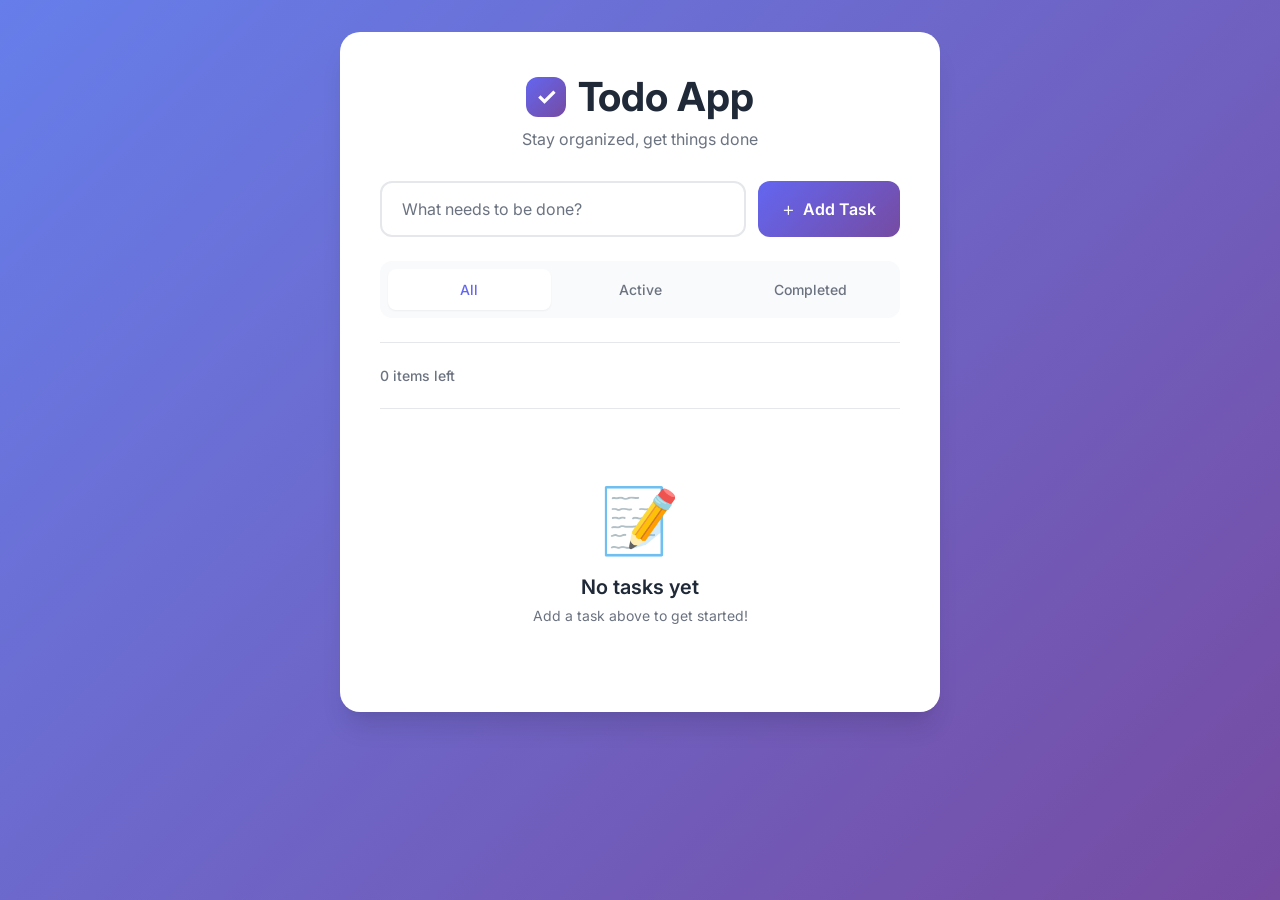
==== index.html @ 8fe814dd "Modern Todo App with Responsive UI - Created complete todo application with modern UI design using H" ====
<!DOCTYPE html>
<html lang="en">
<head>
    <meta charset="UTF-8">
    <meta name="viewport" content="width=device-width, initial-scale=1.0">
    <title>Todo App - Modern Task Manager</title>
    <link rel="stylesheet" href="styles.css">
    <link href="https://fonts.googleapis.com/css2?family=Inter:wght@300;400;500;600;700&display=swap" rel="stylesheet">
</head>
<body>
    <div class="container">
        <div class="app-wrapper">
            <header class="header">
                <h1>
                    <span class="logo-icon">✓</span>
                    Todo App
                </h1>
                <p class="subtitle">Stay organized, get things done</p>
            </header>

            <div class="input-section">
                <form id="todo-form" class="todo-form">
                    <input 
                        type="text" 
                        id="todo-input" 
                        placeholder="What needs to be done?" 
                        autocomplete="off"
                        class="todo-input"
                    >
                    <button type="submit" class="add-btn">
                        <span class="btn-icon">+</span>
                        Add Task
                    </button>
                </form>
            </div>

            <div class="filters">
                <button class="filter-btn active" data-filter="all">All</button>
                <button class="filter-btn" data-filter="active">Active</button>
                <button class="filter-btn" data-filter="completed">Completed</button>
            </div>

            <div class="stats-bar">
                <span id="items-left">0 items left</span>
                <button id="clear-completed" class="clear-btn">Clear Completed</button>
            </div>

            <ul id="todo-list" class="todo-list">
                <!-- Todo items will be added here -->
            </ul>

            <div class="empty-state" id="empty-state">
                <div class="empty-icon">📝</div>
                <h3>No tasks yet</h3>
                <p>Add a task above to get started!</p>
            </div>
        </div>
    </div>

    <script src="script.js"></script>
</body>
</html>
---- styles.css ----
* {
    margin: 0;
    padding: 0;
    box-sizing: border-box;
}

:root {
    --primary-color: #6366f1;
    --primary-hover: #4f46e5;
    --success-color: #10b981;
    --danger-color: #ef4444;
    --bg-gradient-start: #667eea;
    --bg-gradient-end: #764ba2;
    --card-bg: #ffffff;
    --text-primary: #1f2937;
    --text-secondary: #6b7280;
    --border-color: #e5e7eb;
    --shadow-sm: 0 1px 2px 0 rgba(0, 0, 0, 0.05);
    --shadow-md: 0 4px 6px -1px rgba(0, 0, 0, 0.1), 0 2px 4px -1px rgba(0, 0, 0, 0.06);
    --shadow-lg: 0 10px 15px -3px rgba(0, 0, 0, 0.1), 0 4px 6px -2px rgba(0, 0, 0, 0.05);
    --shadow-xl: 0 20px 25px -5px rgba(0, 0, 0, 0.1), 0 10px 10px -5px rgba(0, 0, 0, 0.04);
}

body {
    font-family: 'Inter', -apple-system, BlinkMacSystemFont, 'Segoe UI', Roboto, sans-serif;
    background: linear-gradient(135deg, var(--bg-gradient-start) 0%, var(--bg-gradient-end) 100%);
    min-height: 100vh;
    padding: 2rem 1rem;
    color: var(--text-primary);
}

.container {
    max-width: 600px;
    margin: 0 auto;
}

.app-wrapper {
    background: var(--card-bg);
    border-radius: 20px;
    box-shadow: var(--shadow-xl);
    padding: 2.5rem;
    backdrop-filter: blur(10px);
}

/* Header Styles */
.header {
    text-align: center;
    margin-bottom: 2rem;
}

.header h1 {
    font-size: 2.5rem;
    font-weight: 700;
    color: var(--text-primary);
    display: flex;
    align-items: center;
    justify-content: center;
    gap: 0.75rem;
    margin-bottom: 0.5rem;
}

.logo-icon {
    background: linear-gradient(135deg, var(--primary-color), var(--bg-gradient-end));
    color: white;
    width: 40px;
    height: 40px;
    border-radius: 12px;
    display: flex;
    align-items: center;
    justify-content: center;
    font-size: 1.5rem;
    font-weight: bold;
}

.subtitle {
    color: var(--text-secondary);
    font-size: 1rem;
    font-weight: 400;
}

/* Input Section */
.input-section {
    margin-bottom: 1.5rem;
}

.todo-form {
    display: flex;
    gap: 0.75rem;
}

.todo-input {
    flex: 1;
    padding: 1rem 1.25rem;
    border: 2px solid var(--border-color);
    border-radius: 12px;
    font-size: 1rem;
    font-family: inherit;
    transition: all 0.3s ease;
    outline: none;
}

.todo-input:focus {
    border-color: var(--primary-color);
    box-shadow: 0 0 0 3px rgba(99, 102, 241, 0.1);
}

.todo-input::placeholder {
    color: var(--text-secondary);
}

.add-btn {
    background: linear-gradient(135deg, var(--primary-color), var(--bg-gradient-end));
    color: white;
    border: none;
    padding: 1rem 1.5rem;
    border-radius: 12px;
    font-size: 1rem;
    font-weight: 600;
    font-family: inherit;
    cursor: pointer;
    display: flex;
    align-items: center;
    gap: 0.5rem;
    transition: all 0.3s ease;
}

.add-btn:hover {
    transform: translateY(-2px);
    box-shadow: var(--shadow-md);
}

.add-btn:active {
    transform: translateY(0);
}

.btn-icon {
    font-size: 1.25rem;
    font-weight: 300;
}

/* Filters */
.filters {
    display: flex;
    gap: 0.5rem;
    margin-bottom: 1.5rem;
    padding: 0.5rem;
    background: #f9fafb;
    border-radius: 12px;
}

.filter-btn {
    flex: 1;
    padding: 0.75rem 1rem;
    border: none;
    background: transparent;
    color: var(--text-secondary);
    font-size: 0.875rem;
    font-weight: 500;
    font-family: inherit;
    cursor: pointer;
    border-radius: 8px;
    transition: all 0.3s ease;
}

.filter-btn:hover {
    background: white;
    color: var(--text-primary);
    box-shadow: var(--shadow-sm);
}

.filter-btn.active {
    background: white;
    color: var(--primary-color);
    box-shadow: var(--shadow-sm);
}

/* Stats Bar */
.stats-bar {
    display: flex;
    justify-content: space-between;
    align-items: center;
    padding: 1rem 0;
    border-top: 1px solid var(--border-color);
    border-bottom: 1px solid var(--border-color);
    margin-bottom: 1.5rem;
}

#items-left {
    font-size: 0.875rem;
    color: var(--text-secondary);
    font-weight: 500;
}

.clear-btn {
    background: transparent;
    border: none;
    color: var(--text-secondary);
    font-size: 0.875rem;
    font-weight: 500;
    font-family: inherit;
    cursor: pointer;
    padding: 0.5rem 1rem;
    border-radius: 8px;
    transition: all 0.3s ease;
}

.clear-btn:hover {
    background: #fee2e2;
    color: var(--danger-color);
}

/* Todo List */
.todo-list {
    list-style: none;
    display: flex;
    flex-direction: column;
    gap: 0.75rem;
}

.todo-item {
    display: flex;
    align-items: center;
    gap: 1rem;
    padding: 1rem 1.25rem;
    background: #f9fafb;
    border-radius: 12px;
    transition: all 0.3s ease;
    animation: slideIn 0.3s ease;
}

@keyframes slideIn {
    from {
        opacity: 0;
        transform: translateY(-10px);
    }
    to {
        opacity: 1;
        transform: translateY(0);
    }
}

.todo-item:hover {
    background: #f3f4f6;
    transform: translateX(4px);
}

.todo-item.completed .todo-text {
    text-decoration: line-through;
    color: var(--text-secondary);
}

.checkbox-wrapper {
    position: relative;
    cursor: pointer;
}

.checkbox-wrapper input[type="checkbox"] {
    appearance: none;
    -webkit-appearance: none;
    width: 22px;
    height: 22px;
    border: 2px solid var(--border-color);
    border-radius: 6px;
    cursor: pointer;
    transition: all 0.3s ease;
    position: relative;
}

.checkbox-wrapper input[type="checkbox"]:hover {
    border-color: var(--primary-color);
}

.checkbox-wrapper input[type="checkbox"]:checked {
    background: linear-gradient(135deg, var(--primary-color), var(--bg-gradient-end));
    border-color: var(--primary-color);
}

.checkbox-wrapper input[type="checkbox"]:checked::after {
    content: '✓';
    position: absolute;
    top: 50%;
    left: 50%;
    transform: translate(-50%, -50%);
    color: white;
    font-size: 0.875rem;
    font-weight: bold;
}

.todo-text {
    flex: 1;
    font-size: 1rem;
    color: var(--text-primary);
    font-weight: 500;
    word-break: break-word;
}

.delete-btn {
    background: transparent;
    border: none;
    color: var(--text-secondary);
    cursor: pointer;
    padding: 0.5rem;
    border-radius: 8px;
    transition: all 0.3s ease;
    font-size: 1.25rem;
    line-height: 1;
}

.delete-btn:hover {
    background: #fee2e2;
    color: var(--danger-color);
    transform: scale(1.1);
}

/* Empty State */
.empty-state {
    text-align: center;
    padding: 3rem 1rem;
    display: none;
}

.empty-state.show {
    display: block;
}

.empty-icon {
    font-size: 4rem;
    margin-bottom: 1rem;
}

.empty-state h3 {
    font-size: 1.25rem;
    color: var(--text-primary);
    margin-bottom: 0.5rem;
    font-weight: 600;
}

.empty-state p {
    color: var(--text-secondary);
    font-size: 0.875rem;
}

/* Responsive Design */
@media (max-width: 640px) {
    body {
        padding: 1rem 0.5rem;
    }

    .app-wrapper {
        padding: 1.5rem;
        border-radius: 16px;
    }

    .header h1 {
        font-size: 2rem;
    }

    .todo-form {
        flex-direction: column;
    }

    .add-btn {
        justify-content: center;
    }

    .filters {
        flex-direction: column;
    }

    .stats-bar {
        flex-direction: column;
        gap: 1rem;
        text-align: center;
    }
}

/* Scrollbar Styling */
::-webkit-scrollbar {
    width: 8px;
}

::-webkit-scrollbar-track {
    background: #f1f1f1;
    border-radius: 4px;
}

::-webkit-scrollbar-thumb {
    background: var(--primary-color);
    border-radius: 4px;
}

::-webkit-scrollbar-thumb:hover {
    background: var(--primary-hover);
}
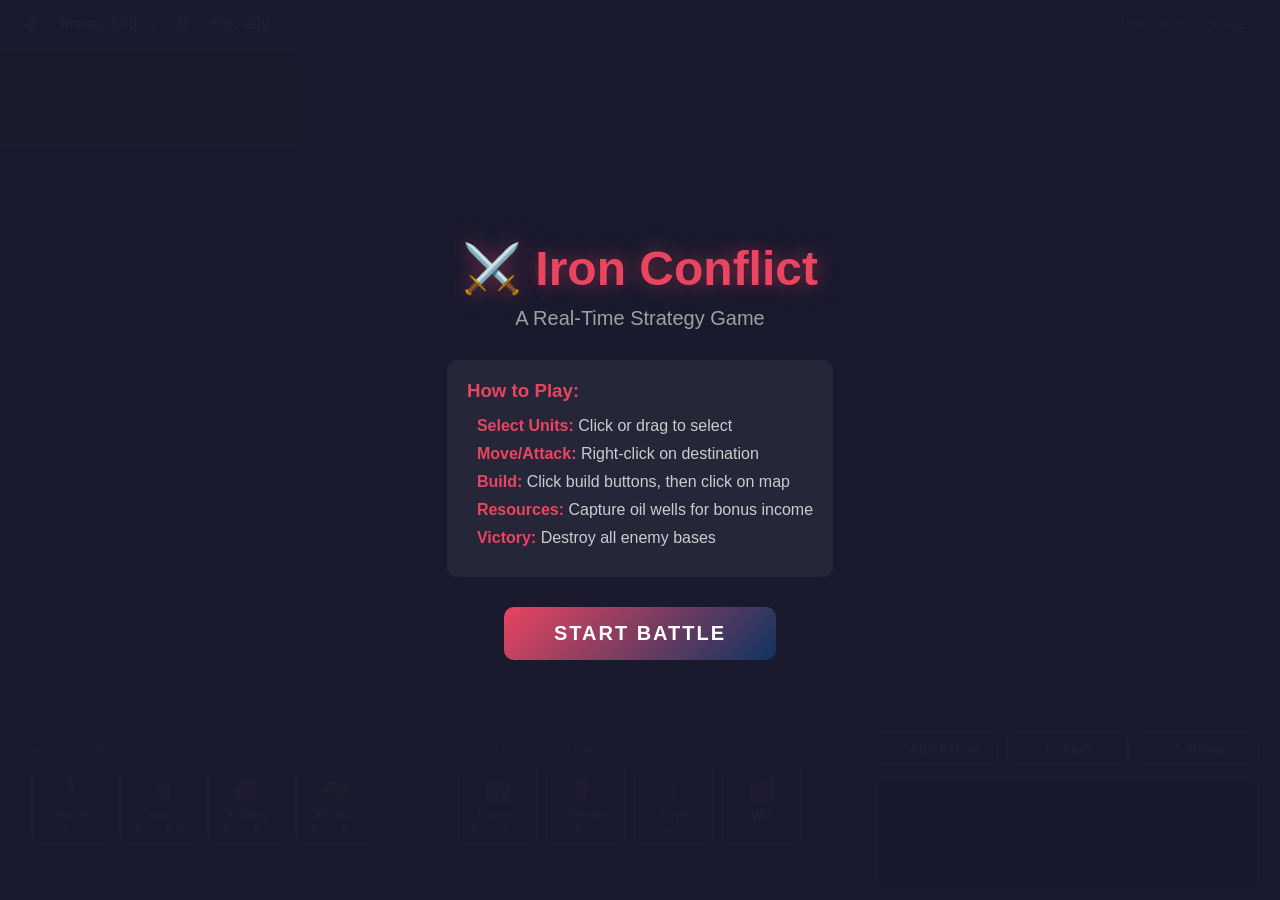
==== commit 24c07723: "Title: Initial Rusted Warfare-style RTS Implementation Key features implemented: - Refactored entire" ====
--- a/index.html
+++ b/index.html
@@ -3,60 +3,138 @@
 <head>
     <meta charset="UTF-8">
     <meta name="viewport" content="width=device-width, initial-scale=1.0">
-    <title>Todo App - Modern Task Manager</title>
+    <title>Iron Conflict - RTS Game</title>
     <link rel="stylesheet" href="styles.css">
-    <link href="https://fonts.googleapis.com/css2?family=Inter:wght@300;400;500;600;700&display=swap" rel="stylesheet">
 </head>
 <body>
-    <div class="container">
-        <div class="app-wrapper">
-            <header class="header">
-                <h1>
-                    <span class="logo-icon">✓</span>
-                    Todo App
-                </h1>
-                <p class="subtitle">Stay organized, get things done</p>
-            </header>
-
-            <div class="input-section">
-                <form id="todo-form" class="todo-form">
-                    <input 
-                        type="text" 
-                        id="todo-input" 
-                        placeholder="What needs to be done?" 
-                        autocomplete="off"
-                        class="todo-input"
-                    >
-                    <button type="submit" class="add-btn">
-                        <span class="btn-icon">+</span>
-                        Add Task
+    <div id="game-container">
+        <canvas id="gameCanvas"></canvas>
+        
+        <!-- Top UI Bar -->
+        <div id="top-ui">
+            <div class="resource-display">
+                <span class="resource-icon">⚡</span>
+                <span id="metal-display">Metal: 0</span>
+                <span class="resource-separator">|</span>
+                <span class="resource-icon">🛢️</span>
+                <span id="oil-display">Oil: 0</span>
+            </div>
+            <div class="game-info">
+                <span id="population-display">Units: 0/50</span>
+                <span id="score-display">Score: 0</span>
+            </div>
+        </div>
+        
+        <!-- Bottom Control Panel -->
+        <div id="bottom-ui">
+            <div class="unit-selector" id="unit-selector">
+                <div class="selector-title">Build Units</div>
+                <div class="unit-buttons">
+                    <button class="unit-btn" data-unit="scout" title="Scout - Fast recon unit">
+                        <div class="unit-icon">🏃</div>
+                        <div class="unit-name">Scout</div>
+                        <div class="unit-cost">⚡50</div>
                     </button>
-                </form>
+                    <button class="unit-btn" data-unit="tank" title="Tank - Heavy assault">
+                        <div class="unit-icon">🚜</div>
+                        <div class="unit-name">Tank</div>
+                        <div class="unit-cost">⚡100 🛢️25</div>
+                    </button>
+                    <button class="unit-btn" data-unit="artillery" title="Artillery - Long range">
+                        <div class="unit-icon">🎯</div>
+                        <div class="unit-name">Artillery</div>
+                        <div class="unit-cost">⚡150 🛢️50</div>
+                    </button>
+                    <button class="unit-btn" data-unit="anti-air" title="Anti-Air - Defense">
+                        <div class="unit-icon">🔫</div>
+                        <div class="unit-name">AA Gun</div>
+                        <div class="unit-cost">⚡120 🛢️30</div>
+                    </button>
+                </div>
             </div>
-
-            <div class="filters">
-                <button class="filter-btn active" data-filter="all">All</button>
-                <button class="filter-btn" data-filter="active">Active</button>
-                <button class="filter-btn" data-filter="completed">Completed</button>
+            
+            <div class="building-selector" id="building-selector">
+                <div class="selector-title">Build Structures</div>
+                <div class="building-buttons">
+                    <button class="building-btn" data-building="factory" title="Factory - Produces units">
+                        <div class="building-icon">🏭</div>
+                        <div class="building-name">Factory</div>
+                        <div class="building-cost">⚡200 🛢️100</div>
+                    </button>
+                    <button class="building-btn" data-building="refinery" title="Refinery - Produces oil">
+                        <div class="building-icon">⛽</div>
+                        <div class="building-name">Refinery</div>
+                        <div class="building-cost">⚡150</div>
+                    </button>
+                    <button class="building-btn" data-building="turret" title="Turret - Defensive structure">
+                        <div class="building-icon">🗼</div>
+                        <div class="building-name">Turret</div>
+                        <div class="building-cost">⚡100 🛢️50</div>
+                    </button>
+                    <button class="building-btn" data-building="wall" title="Wall - Blocks enemies">
+                        <div class="building-icon">🧱</div>
+                        <div class="building-name">Wall</div>
+                        <div class="building-cost">⚡25</div>
+                    </button>
+                </div>
             </div>
-
-            <div class="stats-bar">
-                <span id="items-left">0 items left</span>
-                <button id="clear-completed" class="clear-btn">Clear Completed</button>
+            
+            <div class="action-panel">
+                <div class="action-buttons">
+                    <button id="attack-move-btn" class="action-btn" title="Attack Move">
+                        ⚔️ Attack Move
+                    </button>
+                    <button id="stop-btn" class="action-btn" title="Stop">
+                        🛑 Stop
+                    </button>
+                    <button id="repair-btn" class="action-btn" title="Repair">
+                        🔧 Repair
+                    </button>
+                </div>
+                <div class="minimap-container">
+                    <canvas id="minimap"></canvas>
+                </div>
             </div>
-
-            <ul id="todo-list" class="todo-list">
-                <!-- Todo items will be added here -->
-            </ul>
-
-            <div class="empty-state" id="empty-state">
-                <div class="empty-icon">📝</div>
-                <h3>No tasks yet</h3>
-                <p>Add a task above to get started!</p>
+        </div>
+        
+        <!-- Build Mode Overlay -->
+        <div id="build-overlay" class="hidden">
+            <div class="build-info">
+                <span id="build-name">Building...</span>
+                <span id="build-cost"></span>
+            </div>
+            <button id="cancel-build" class="cancel-btn">Cancel (ESC)</button>
+        </div>
+        
+        <!-- Game Over Screen -->
+        <div id="game-over" class="hidden">
+            <div class="game-over-content">
+                <h1 id="game-over-title">Game Over</h1>
+                <p id="game-over-message"></p>
+                <button id="restart-btn" class="restart-btn">Play Again</button>
+            </div>
+        </div>
+        
+        <!-- Start Screen -->
+        <div id="start-screen">
+            <div class="start-content">
+                <h1>⚔️ Iron Conflict</h1>
+                <p class="game-subtitle">A Real-Time Strategy Game</p>
+                <div class="instructions">
+                    <h3>How to Play:</h3>
+                    <ul>
+                        <li><strong>Select Units:</strong> Click or drag to select</li>
+                        <li><strong>Move/Attack:</strong> Right-click on destination</li>
+                        <li><strong>Build:</strong> Click build buttons, then click on map</li>
+                        <li><strong>Resources:</strong> Capture oil wells for bonus income</li>
+                        <li><strong>Victory:</strong> Destroy all enemy bases</li>
+                    </ul>
+                </div>
+                <button id="start-game-btn" class="start-btn">Start Battle</button>
             </div>
         </div>
     </div>
-
+    
     <script src="script.js"></script>
 </body>
 </html>
--- a/styles.css
+++ b/styles.css
@@ -4,391 +4,382 @@
     box-sizing: border-box;
 }
 
-:root {
-    --primary-color: #6366f1;
-    --primary-hover: #4f46e5;
-    --success-color: #10b981;
-    --danger-color: #ef4444;
-    --bg-gradient-start: #667eea;
-    --bg-gradient-end: #764ba2;
-    --card-bg: #ffffff;
-    --text-primary: #1f2937;
-    --text-secondary: #6b7280;
-    --border-color: #e5e7eb;
-    --shadow-sm: 0 1px 2px 0 rgba(0, 0, 0, 0.05);
-    --shadow-md: 0 4px 6px -1px rgba(0, 0, 0, 0.1), 0 2px 4px -1px rgba(0, 0, 0, 0.06);
-    --shadow-lg: 0 10px 15px -3px rgba(0, 0, 0, 0.1), 0 4px 6px -2px rgba(0, 0, 0, 0.05);
-    --shadow-xl: 0 20px 25px -5px rgba(0, 0, 0, 0.1), 0 10px 10px -5px rgba(0, 0, 0, 0.04);
-}
-
 body {
-    font-family: 'Inter', -apple-system, BlinkMacSystemFont, 'Segoe UI', Roboto, sans-serif;
-    background: linear-gradient(135deg, var(--bg-gradient-start) 0%, var(--bg-gradient-end) 100%);
-    min-height: 100vh;
-    padding: 2rem 1rem;
-    color: var(--text-primary);
-}
-
-.container {
+    font-family: 'Segoe UI', Tahoma, Geneva, Verdana, sans-serif;
+    background: #1a1a2e;
+    overflow: hidden;
+    height: 100vh;
+    width: 100vw;
+}
+
+#game-container {
+    position: relative;
+    width: 100%;
+    height: 100%;
+}
+
+#gameCanvas {
+    display: block;
+    background: #2d5016;
+    cursor: crosshair;
+}
+
+/* Top UI Bar */
+#top-ui {
+    position: absolute;
+    top: 0;
+    left: 0;
+    right: 0;
+    height: 50px;
+    background: linear-gradient(180deg, #16213e 0%, #1a1a2e 100%);
+    border-bottom: 2px solid #e94560;
+    display: flex;
+    justify-content: space-between;
+    align-items: center;
+    padding: 0 20px;
+    z-index: 100;
+}
+
+.resource-display {
+    display: flex;
+    align-items: center;
+    gap: 15px;
+    color: #fff;
+    font-size: 16px;
+    font-weight: bold;
+}
+
+.resource-icon {
+    font-size: 20px;
+}
+
+.resource-separator {
+    color: #e94560;
+}
+
+.game-info {
+    display: flex;
+    gap: 20px;
+    color: #fff;
+    font-size: 14px;
+}
+
+/* Bottom UI Panel */
+#bottom-ui {
+    position: absolute;
+    bottom: 0;
+    left: 0;
+    right: 0;
+    height: 180px;
+    background: linear-gradient(0deg, #16213e 0%, #1a1a2e 100%);
+    border-top: 2px solid #e94560;
+    display: flex;
+    padding: 10px 20px;
+    gap: 20px;
+    z-index: 100;
+}
+
+.unit-selector, .building-selector {
+    flex: 1;
+    background: rgba(255, 255, 255, 0.05);
+    border-radius: 10px;
+    padding: 10px;
+    border: 1px solid rgba(233, 69, 96, 0.3);
+}
+
+.selector-title {
+    color: #e94560;
+    font-size: 14px;
+    font-weight: bold;
+    margin-bottom: 8px;
+    text-transform: uppercase;
+    letter-spacing: 1px;
+}
+
+.unit-buttons, .building-buttons {
+    display: flex;
+    gap: 8px;
+    flex-wrap: wrap;
+}
+
+.unit-btn, .building-btn {
+    background: linear-gradient(135deg, #0f3460 0%, #16213e 100%);
+    border: 2px solid #e94560;
+    border-radius: 8px;
+    padding: 8px;
+    min-width: 80px;
+    cursor: pointer;
+    transition: all 0.2s ease;
+    color: #fff;
+    display: flex;
+    flex-direction: column;
+    align-items: center;
+    gap: 4px;
+}
+
+.unit-btn:hover, .building-btn:hover {
+    background: linear-gradient(135deg, #e94560 0%, #0f3460 100%);
+    transform: scale(1.05);
+}
+
+.unit-btn:disabled, .building-btn:disabled {
+    opacity: 0.5;
+    cursor: not-allowed;
+    transform: none;
+}
+
+.unit-icon, .building-icon {
+    font-size: 24px;
+}
+
+.unit-name, .building-name {
+    font-size: 11px;
+    font-weight: bold;
+}
+
+.unit-cost, .building-cost {
+    font-size: 10px;
+    color: #ffd700;
+}
+
+.action-panel {
+    flex: 1;
+    display: flex;
+    flex-direction: column;
+    gap: 10px;
+}
+
+.action-buttons {
+    display: flex;
+    gap: 8px;
+}
+
+.action-btn {
+    flex: 1;
+    background: linear-gradient(135deg, #0f3460 0%, #16213e 100%);
+    border: 2px solid #e94560;
+    border-radius: 8px;
+    padding: 8px;
+    color: #fff;
+    font-size: 12px;
+    font-weight: bold;
+    cursor: pointer;
+    transition: all 0.2s ease;
+}
+
+.action-btn:hover {
+    background: linear-gradient(135deg, #e94560 0%, #0f3460 100%);
+}
+
+.minimap-container {
+    flex: 1;
+    background: #000;
+    border: 2px solid #e94560;
+    border-radius: 8px;
+    overflow: hidden;
+}
+
+#minimap {
+    width: 100%;
+    height: 100%;
+}
+
+/* Build Overlay */
+#build-overlay {
+    position: absolute;
+    top: 60px;
+    left: 50%;
+    transform: translateX(-50%);
+    background: rgba(22, 33, 62, 0.95);
+    border: 2px solid #e94560;
+    border-radius: 10px;
+    padding: 15px 25px;
+    display: flex;
+    align-items: center;
+    gap: 20px;
+    z-index: 200;
+}
+
+.build-info {
+    color: #fff;
+    font-size: 16px;
+    font-weight: bold;
+}
+
+.cancel-btn {
+    background: #e94560;
+    border: none;
+    color: #fff;
+    padding: 8px 16px;
+    border-radius: 5px;
+    cursor: pointer;
+    font-weight: bold;
+}
+
+.cancel-btn:hover {
+    background: #ff6b6b;
+}
+
+/* Start Screen */
+#start-screen {
+    position: absolute;
+    top: 0;
+    left: 0;
+    right: 0;
+    bottom: 0;
+    background: rgba(26, 26, 46, 0.98);
+    display: flex;
+    justify-content: center;
+    align-items: center;
+    z-index: 300;
+}
+
+.start-content {
+    text-align: center;
+    color: #fff;
     max-width: 600px;
-    margin: 0 auto;
-}
-
-.app-wrapper {
-    background: var(--card-bg);
-    border-radius: 20px;
-    box-shadow: var(--shadow-xl);
-    padding: 2.5rem;
-    backdrop-filter: blur(10px);
-}
-
-/* Header Styles */
-.header {
+    padding: 40px;
+}
+
+.start-content h1 {
+    font-size: 48px;
+    margin-bottom: 10px;
+    color: #e94560;
+    text-shadow: 0 0 20px rgba(233, 69, 96, 0.5);
+}
+
+.game-subtitle {
+    font-size: 20px;
+    margin-bottom: 30px;
+    color: #a0a0a0;
+}
+
+.instructions {
+    background: rgba(255, 255, 255, 0.05);
+    border-radius: 10px;
+    padding: 20px;
+    margin-bottom: 30px;
+    text-align: left;
+}
+
+.instructions h3 {
+    color: #e94560;
+    margin-bottom: 15px;
+}
+
+.instructions ul {
+    list-style: none;
+    padding-left: 10px;
+}
+
+.instructions li {
+    margin-bottom: 10px;
+    color: #ccc;
+}
+
+.instructions strong {
+    color: #e94560;
+}
+
+.start-btn {
+    background: linear-gradient(135deg, #e94560 0%, #0f3460 100%);
+    border: none;
+    color: #fff;
+    padding: 15px 50px;
+    font-size: 20px;
+    font-weight: bold;
+    border-radius: 10px;
+    cursor: pointer;
+    transition: all 0.3s ease;
+    text-transform: uppercase;
+    letter-spacing: 2px;
+}
+
+.start-btn:hover {
+    transform: scale(1.1);
+    box-shadow: 0 0 30px rgba(233, 69, 96, 0.6);
+}
+
+/* Game Over Screen */
+#game-over {
+    position: absolute;
+    top: 0;
+    left: 0;
+    right: 0;
+    bottom: 0;
+    background: rgba(26, 26, 46, 0.95);
+    display: flex;
+    justify-content: center;
+    align-items: center;
+    z-index: 300;
+}
+
+.game-over-content {
     text-align: center;
-    margin-bottom: 2rem;
-}
-
-.header h1 {
-    font-size: 2.5rem;
-    font-weight: 700;
-    color: var(--text-primary);
-    display: flex;
-    align-items: center;
-    justify-content: center;
-    gap: 0.75rem;
-    margin-bottom: 0.5rem;
-}
-
-.logo-icon {
-    background: linear-gradient(135deg, var(--primary-color), var(--bg-gradient-end));
-    color: white;
-    width: 40px;
-    height: 40px;
-    border-radius: 12px;
-    display: flex;
-    align-items: center;
-    justify-content: center;
-    font-size: 1.5rem;
-    font-weight: bold;
-}
-
-.subtitle {
-    color: var(--text-secondary);
-    font-size: 1rem;
-    font-weight: 400;
-}
-
-/* Input Section */
-.input-section {
-    margin-bottom: 1.5rem;
-}
-
-.todo-form {
-    display: flex;
-    gap: 0.75rem;
-}
-
-.todo-input {
-    flex: 1;
-    padding: 1rem 1.25rem;
-    border: 2px solid var(--border-color);
-    border-radius: 12px;
-    font-size: 1rem;
-    font-family: inherit;
+    color: #fff;
+}
+
+.game-over-content h1 {
+    font-size: 60px;
+    margin-bottom: 20px;
+    color: #e94560;
+}
+
+.game-over-content p {
+    font-size: 24px;
+    margin-bottom: 30px;
+}
+
+.restart-btn {
+    background: linear-gradient(135deg, #e94560 0%, #0f3460 100%);
+    border: none;
+    color: #fff;
+    padding: 15px 40px;
+    font-size: 18px;
+    font-weight: bold;
+    border-radius: 10px;
+    cursor: pointer;
     transition: all 0.3s ease;
-    outline: none;
-}
-
-.todo-input:focus {
-    border-color: var(--primary-color);
-    box-shadow: 0 0 0 3px rgba(99, 102, 241, 0.1);
-}
-
-.todo-input::placeholder {
-    color: var(--text-secondary);
-}
-
-.add-btn {
-    background: linear-gradient(135deg, var(--primary-color), var(--bg-gradient-end));
-    color: white;
-    border: none;
-    padding: 1rem 1.5rem;
-    border-radius: 12px;
-    font-size: 1rem;
-    font-weight: 600;
-    font-family: inherit;
-    cursor: pointer;
-    display: flex;
-    align-items: center;
-    gap: 0.5rem;
-    transition: all 0.3s ease;
-}
-
-.add-btn:hover {
-    transform: translateY(-2px);
-    box-shadow: var(--shadow-md);
-}
-
-.add-btn:active {
-    transform: translateY(0);
-}
-
-.btn-icon {
-    font-size: 1.25rem;
-    font-weight: 300;
-}
-
-/* Filters */
-.filters {
-    display: flex;
-    gap: 0.5rem;
-    margin-bottom: 1.5rem;
-    padding: 0.5rem;
-    background: #f9fafb;
-    border-radius: 12px;
-}
-
-.filter-btn {
-    flex: 1;
-    padding: 0.75rem 1rem;
-    border: none;
-    background: transparent;
-    color: var(--text-secondary);
-    font-size: 0.875rem;
-    font-weight: 500;
-    font-family: inherit;
-    cursor: pointer;
+}
+
+.restart-btn:hover {
+    transform: scale(1.1);
+    box-shadow: 0 0 30px rgba(233, 69, 96, 0.6);
+}
+
+.hidden {
+    display: none !important;
+}
+
+.selection-box {
+    position: absolute;
+    border: 2px dashed #00ff00;
+    background: rgba(0, 255, 0, 0.1);
+    pointer-events: none;
+    z-index: 50;
+}
+
+.context-menu {
+    position: absolute;
+    background: rgba(22, 33, 62, 0.95);
+    border: 2px solid #e94560;
     border-radius: 8px;
-    transition: all 0.3s ease;
-}
-
-.filter-btn:hover {
-    background: white;
-    color: var(--text-primary);
-    box-shadow: var(--shadow-sm);
-}
-
-.filter-btn.active {
-    background: white;
-    color: var(--primary-color);
-    box-shadow: var(--shadow-sm);
-}
-
-/* Stats Bar */
-.stats-bar {
-    display: flex;
-    justify-content: space-between;
-    align-items: center;
-    padding: 1rem 0;
-    border-top: 1px solid var(--border-color);
-    border-bottom: 1px solid var(--border-color);
-    margin-bottom: 1.5rem;
-}
-
-#items-left {
-    font-size: 0.875rem;
-    color: var(--text-secondary);
-    font-weight: 500;
-}
-
-.clear-btn {
+    padding: 5px;
+    z-index: 150;
+    display: none;
+}
+
+.context-menu button {
     background: transparent;
     border: none;
-    color: var(--text-secondary);
-    font-size: 0.875rem;
-    font-weight: 500;
-    font-family: inherit;
-    cursor: pointer;
-    padding: 0.5rem 1rem;
-    border-radius: 8px;
-    transition: all 0.3s ease;
-}
-
-.clear-btn:hover {
-    background: #fee2e2;
-    color: var(--danger-color);
-}
-
-/* Todo List */
-.todo-list {
-    list-style: none;
-    display: flex;
-    flex-direction: column;
-    gap: 0.75rem;
-}
-
-.todo-item {
-    display: flex;
-    align-items: center;
-    gap: 1rem;
-    padding: 1rem 1.25rem;
-    background: #f9fafb;
-    border-radius: 12px;
-    transition: all 0.3s ease;
-    animation: slideIn 0.3s ease;
-}
-
-@keyframes slideIn {
-    from {
-        opacity: 0;
-        transform: translateY(-10px);
-    }
-    to {
-        opacity: 1;
-        transform: translateY(0);
-    }
-}
-
-.todo-item:hover {
-    background: #f3f4f6;
-    transform: translateX(4px);
-}
-
-.todo-item.completed .todo-text {
-    text-decoration: line-through;
-    color: var(--text-secondary);
-}
-
-.checkbox-wrapper {
-    position: relative;
-    cursor: pointer;
-}
-
-.checkbox-wrapper input[type="checkbox"] {
-    appearance: none;
-    -webkit-appearance: none;
-    width: 22px;
-    height: 22px;
-    border: 2px solid var(--border-color);
-    border-radius: 6px;
-    cursor: pointer;
-    transition: all 0.3s ease;
-    position: relative;
-}
-
-.checkbox-wrapper input[type="checkbox"]:hover {
-    border-color: var(--primary-color);
-}
-
-.checkbox-wrapper input[type="checkbox"]:checked {
-    background: linear-gradient(135deg, var(--primary-color), var(--bg-gradient-end));
-    border-color: var(--primary-color);
-}
-
-.checkbox-wrapper input[type="checkbox"]:checked::after {
-    content: '✓';
-    position: absolute;
-    top: 50%;
-    left: 50%;
-    transform: translate(-50%, -50%);
-    color: white;
-    font-size: 0.875rem;
-    font-weight: bold;
-}
-
-.todo-text {
-    flex: 1;
-    font-size: 1rem;
-    color: var(--text-primary);
-    font-weight: 500;
-    word-break: break-word;
-}
-
-.delete-btn {
-    background: transparent;
-    border: none;
-    color: var(--text-secondary);
-    cursor: pointer;
-    padding: 0.5rem;
-    border-radius: 8px;
-    transition: all 0.3s ease;
-    font-size: 1.25rem;
-    line-height: 1;
-}
-
-.delete-btn:hover {
-    background: #fee2e2;
-    color: var(--danger-color);
-    transform: scale(1.1);
-}
-
-/* Empty State */
-.empty-state {
-    text-align: center;
-    padding: 3rem 1rem;
-    display: none;
-}
-
-.empty-state.show {
-    display: block;
-}
-
-.empty-icon {
-    font-size: 4rem;
-    margin-bottom: 1rem;
-}
-
-.empty-state h3 {
-    font-size: 1.25rem;
-    color: var(--text-primary);
-    margin-bottom: 0.5rem;
-    font-weight: 600;
-}
-
-.empty-state p {
-    color: var(--text-secondary);
-    font-size: 0.875rem;
-}
-
-/* Responsive Design */
-@media (max-width: 640px) {
-    body {
-        padding: 1rem 0.5rem;
-    }
-
-    .app-wrapper {
-        padding: 1.5rem;
-        border-radius: 16px;
-    }
-
-    .header h1 {
-        font-size: 2rem;
-    }
-
-    .todo-form {
-        flex-direction: column;
-    }
-
-    .add-btn {
-        justify-content: center;
-    }
-
-    .filters {
-        flex-direction: column;
-    }
-
-    .stats-bar {
-        flex-direction: column;
-        gap: 1rem;
-        text-align: center;
-    }
-}
-
-/* Scrollbar Styling */
-::-webkit-scrollbar {
-    width: 8px;
-}
-
-::-webkit-scrollbar-track {
-    background: #f1f1f1;
-    border-radius: 4px;
-}
-
-::-webkit-scrollbar-thumb {
-    background: var(--primary-color);
-    border-radius: 4px;
-}
-
-::-webkit-scrollbar-thumb:hover {
-    background: var(--primary-hover);
-}
+    color: #fff;
+    padding: 8px 15px;
+    width: 100%;
+    text-align: left;
+    cursor: pointer;
+    border-radius: 5px;
+}
+
+.context-menu button:hover {
+    background: #e94560;
+}
